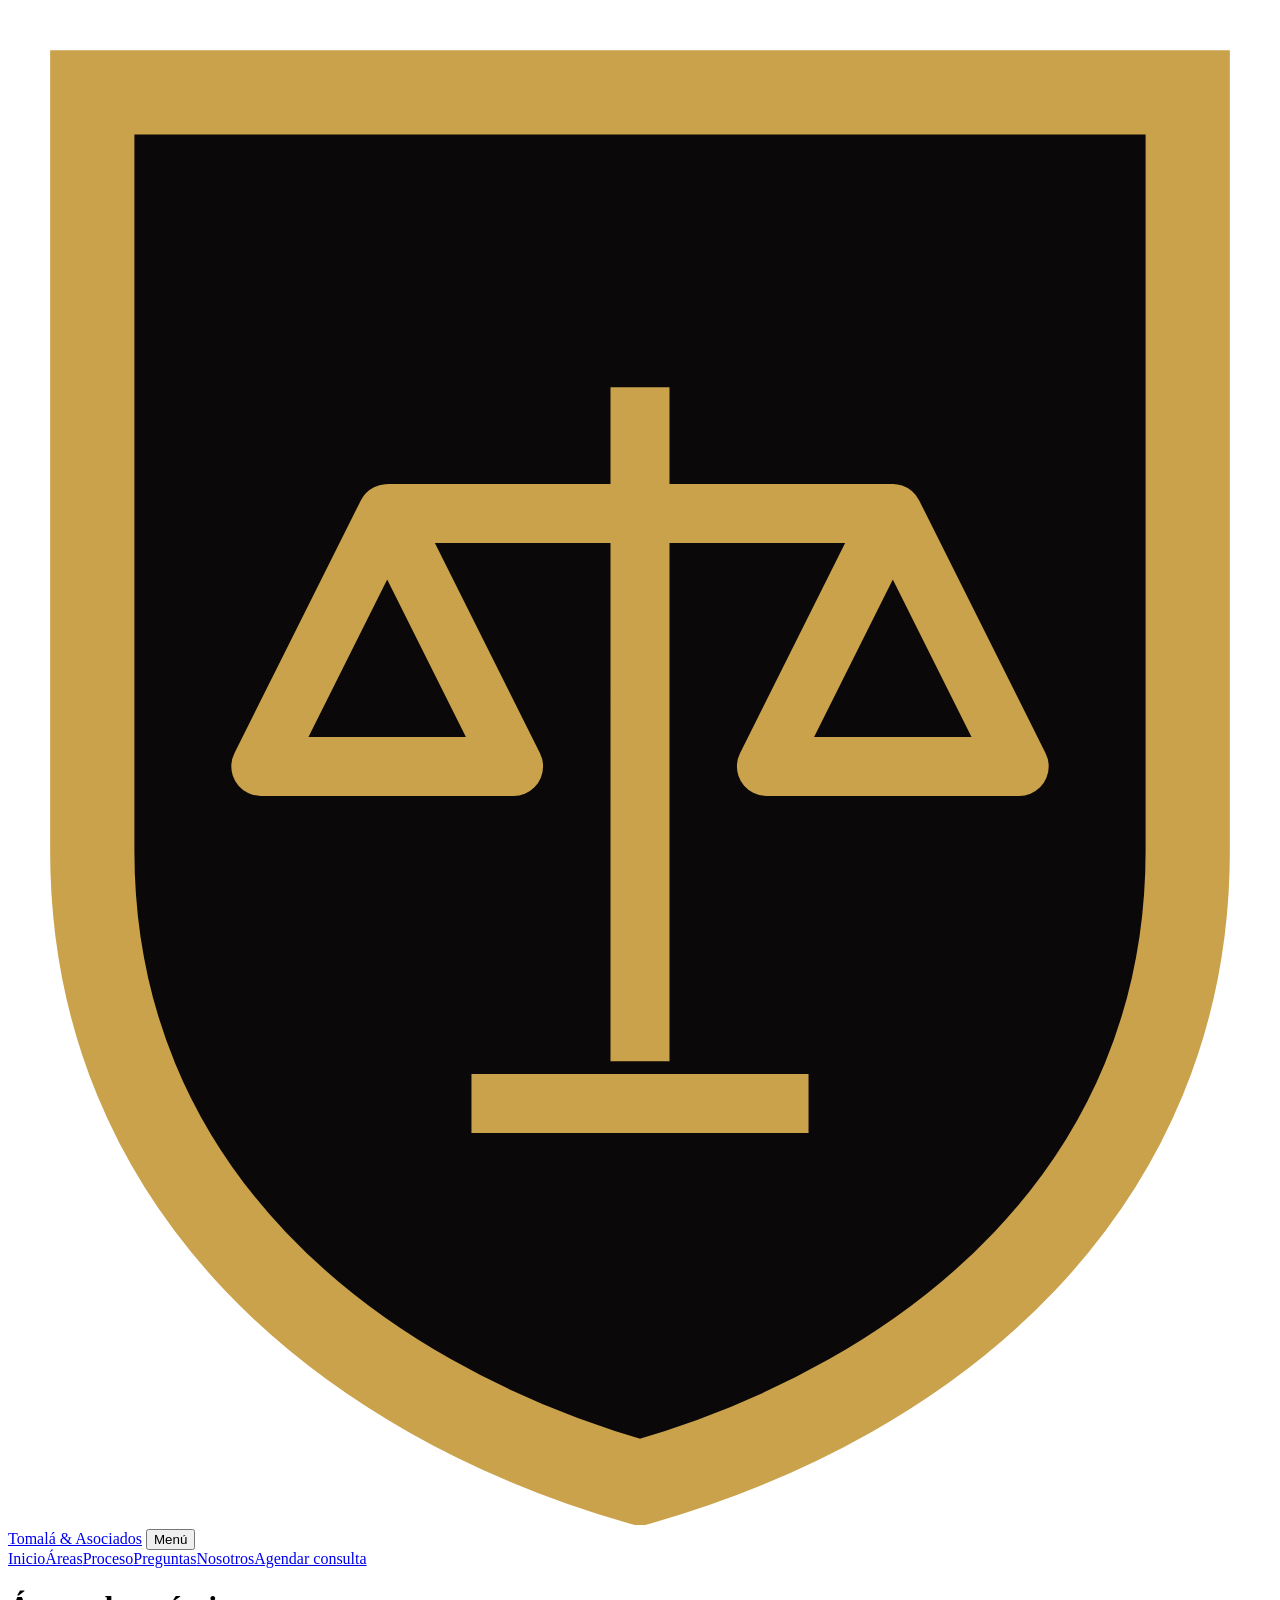
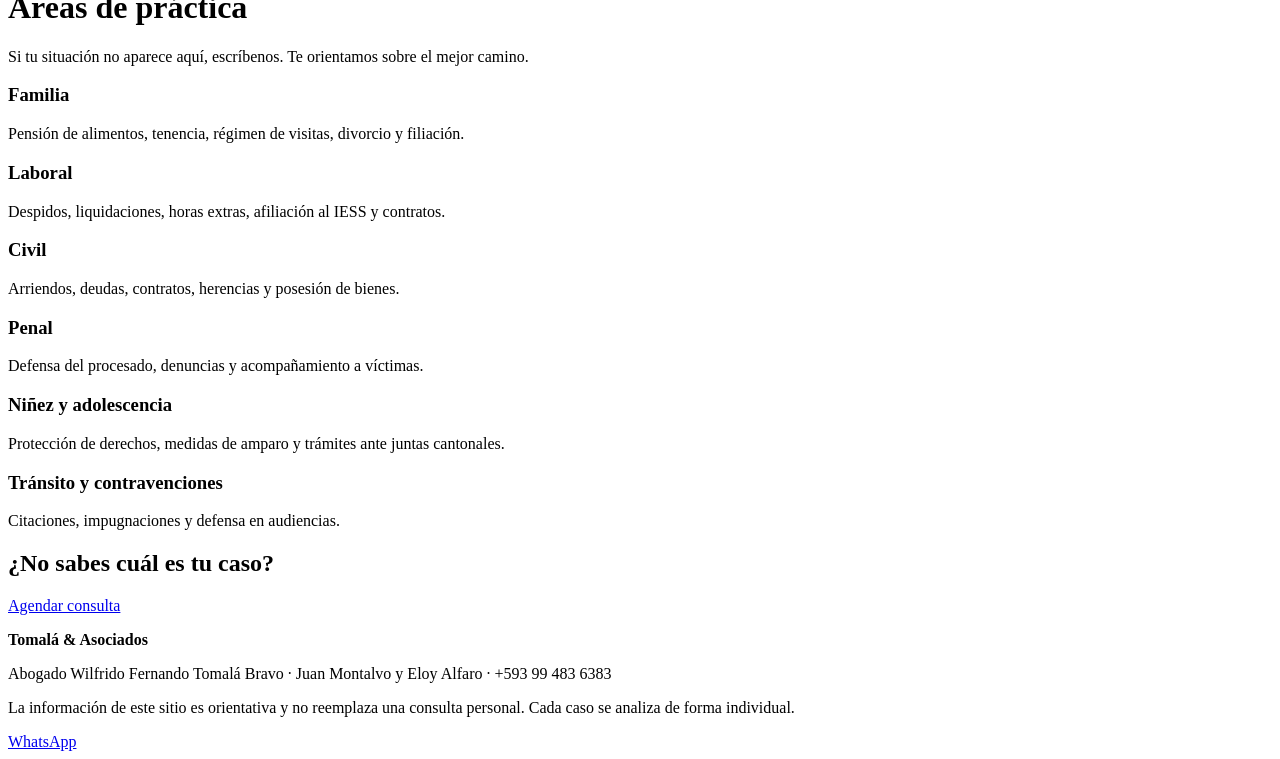
==== areas.html @ 9bd875b5 "Add files via upload" ====
<!DOCTYPE html>
<html lang="es"><head><meta charset="utf-8"><meta name="viewport" content="width=device-width, initial-scale=1, viewport-fit=cover">
<title>Áreas de práctica | Tomalá &amp; Asociados</title>
<meta name="description" content="Tomalá &amp; Asociados, tus defensores de confianza. Abogado Wilfrido Fernando Tomalá Bravo.">
<link rel="preconnect" href="https://fonts.googleapis.com"><link rel="preconnect" href="https://fonts.gstatic.com" crossorigin>
<link href="https://fonts.googleapis.com/css2?family=Cormorant+Garamond:ital,wght@0,500;0,600;0,700;1,500;1,600&family=Manrope:wght@400;500;600;700&display=swap" rel="stylesheet">
<link rel="stylesheet" href="css/styles.css"></head><body>
<header><div class="wrap"><nav>
<a class="brand" href="index.html"><svg viewBox="0 0 30 36" aria-hidden="true"><path d="M2 2h26v18c0 8-6 13-13 15C8 33 2 28 2 20z" fill="#0B0809" stroke="#C9A24B" stroke-width="2"/><path d="M15 9v16M9 12h12M9 12l-3 6h6zM21 12l-3 6h6zM11 26h8" fill="none" stroke="#C9A24B" stroke-width="1.4" stroke-linejoin="round"/></svg>Tomalá &amp; Asociados</a>
<button class="menu" id="menu" aria-expanded="false" aria-controls="links">Menú</button>
<div class="links" id="links"><a href="index.html">Inicio</a><a href="areas.html" aria-current="page">Áreas</a><a href="proceso.html">Proceso</a><a href="preguntas.html">Preguntas</a><a href="nosotros.html">Nosotros</a><a class="btn" href="contacto.html">Agendar consulta</a></div>
</nav></div></header>
<main><div class="pagehead"><div class="wrap"><h1>Áreas de práctica</h1><p>Si tu situación no aparece aquí, escríbenos. Te orientamos sobre el mejor camino.</p></div></div><section><div class="wrap"><div class="rows">
<div class="row"><h3>Familia</h3><p>Pensión de alimentos, tenencia, régimen de visitas, divorcio y filiación.</p></div>
<div class="row"><h3>Laboral</h3><p>Despidos, liquidaciones, horas extras, afiliación al IESS y contratos.</p></div>
<div class="row"><h3>Civil</h3><p>Arriendos, deudas, contratos, herencias y posesión de bienes.</p></div>
<div class="row"><h3>Penal</h3><p>Defensa del procesado, denuncias y acompañamiento a víctimas.</p></div>
<div class="row"><h3>Niñez y adolescencia</h3><p>Protección de derechos, medidas de amparo y trámites ante juntas cantonales.</p></div>
<div class="row"><h3>Tránsito y contravenciones</h3><p>Citaciones, impugnaciones y defensa en audiencias.</p></div>
</div></div></section><section class="band"><div class="wrap"><h2>¿No sabes cuál es tu caso?</h2><a class="btn" href="contacto.html">Agendar consulta</a></div></section></main>
<footer><div class="wrap"><p><strong>Tomalá &amp; Asociados</strong></p>
<p>Abogado Wilfrido Fernando Tomalá Bravo · Juan Montalvo y Eloy Alfaro · +593 99 483 6383</p>
<p>La información de este sitio es orientativa y no reemplaza una consulta personal. Cada caso se analiza de forma individual.</p></div></footer>
<a class="wa" href="https://wa.me/593994836383" rel="noopener">WhatsApp</a>
<script src="js/main.js"></script></body></html>
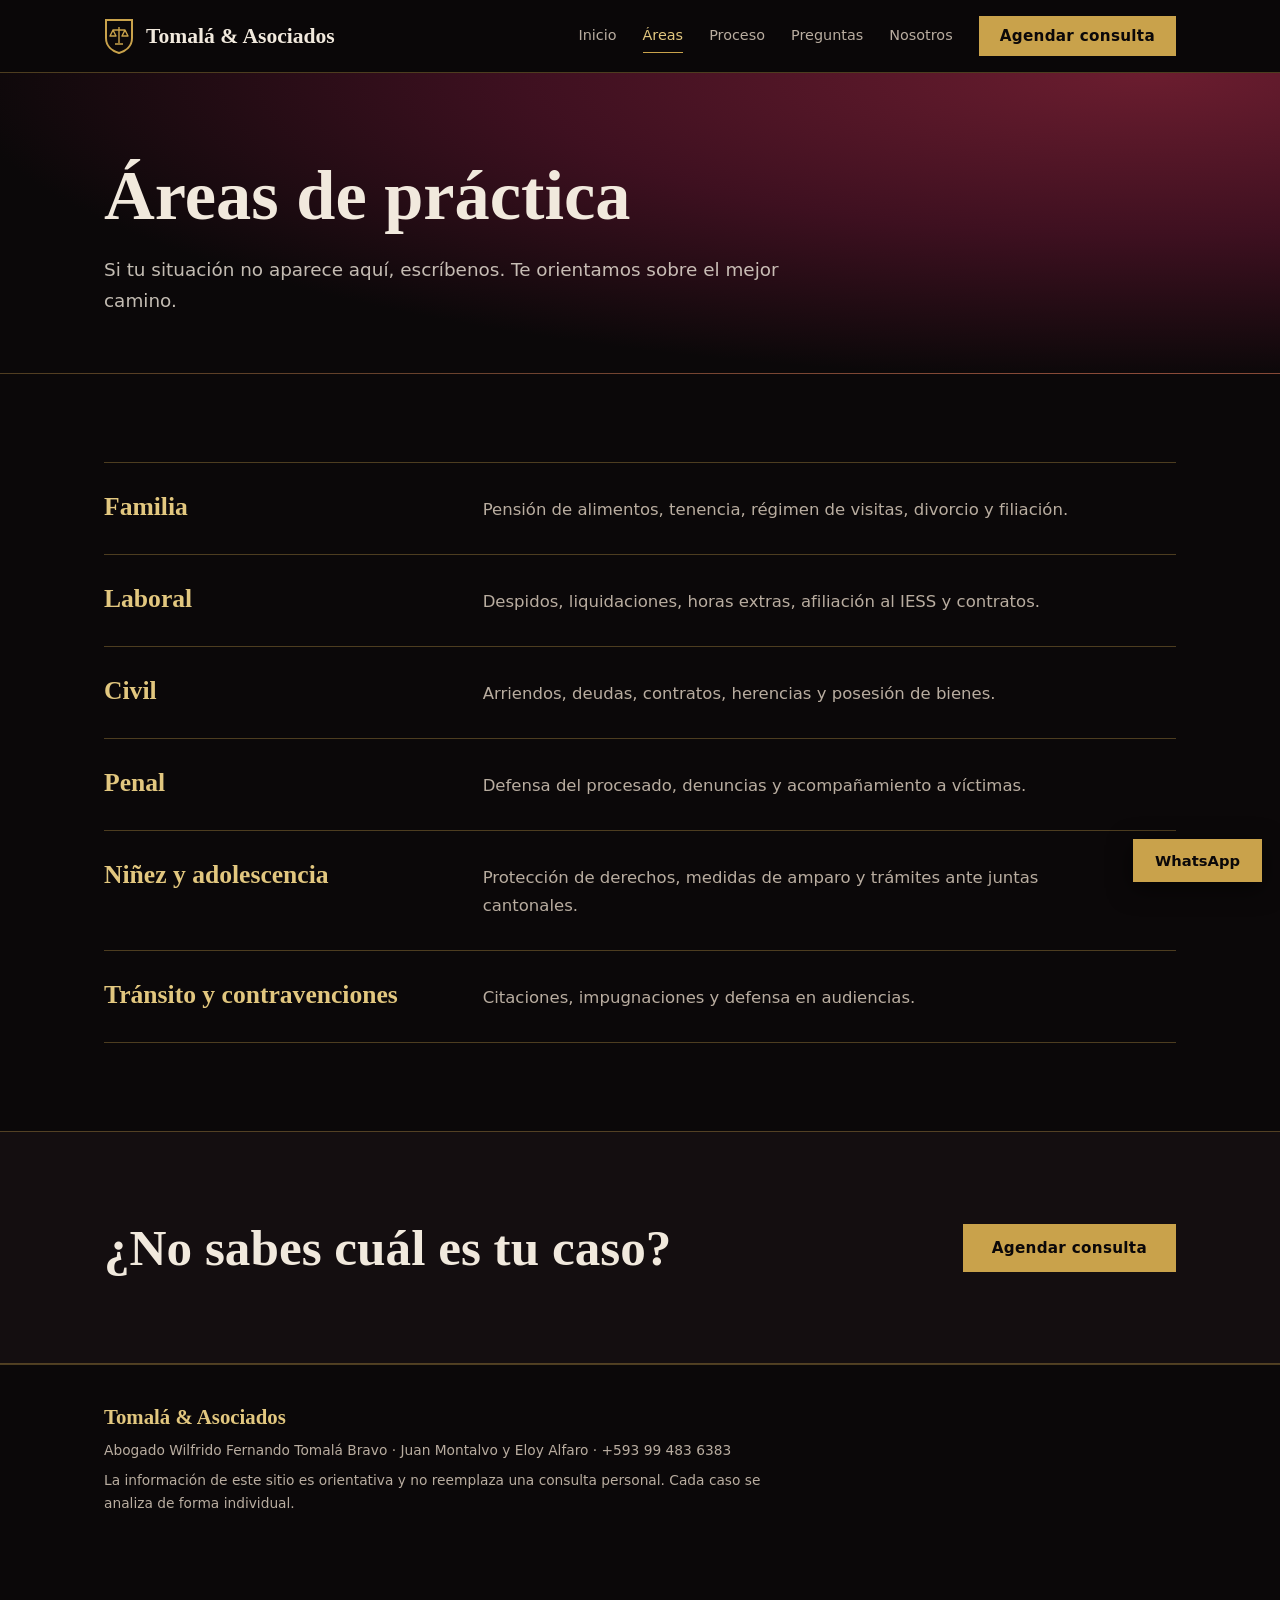
==== commit ba9c908e: "Add files via upload" ====
--- a/areas.html
+++ b/areas.html
@@ -4,7 +4,104 @@
 <meta name="description" content="Tomalá &amp; Asociados, tus defensores de confianza. Abogado Wilfrido Fernando Tomalá Bravo.">
 <link rel="preconnect" href="https://fonts.googleapis.com"><link rel="preconnect" href="https://fonts.gstatic.com" crossorigin>
 <link href="https://fonts.googleapis.com/css2?family=Cormorant+Garamond:ital,wght@0,500;0,600;0,700;1,500;1,600&family=Manrope:wght@400;500;600;700&display=swap" rel="stylesheet">
-<link rel="stylesheet" href="css/styles.css"></head><body>
+<style>:root{--black:#0B0809;--black2:#140E10;--wine:#6B1D2F;--wine-deep:#3E1020;--gold:#C9A24B;--gold-soft:#E2C77F;--gold-dim:#8F7436;--ink:#F1E9DD;--muted:#B9ADA0;--line:rgba(201,162,75,.35);--serif:"Cormorant Garamond",Garamond,"Times New Roman",serif;--sans:"Manrope",system-ui,-apple-system,"Segoe UI",Roboto,sans-serif;color-scheme:dark;box-sizing:border-box}
+*,*::before,*::after{box-sizing:inherit}
+html{scroll-behavior:smooth;background:var(--black)}
+body{margin:0;background:var(--black);color:var(--ink);font:400 16.5px/1.7 var(--sans);padding-top:env(safe-area-inset-top,0px);padding-bottom:env(safe-area-inset-bottom,0px)}
+h1,h2,h3{font-family:var(--serif);font-weight:600;line-height:1.08;margin:0 0 .5em}
+h1{font-size:clamp(2.8rem,7vw,5.4rem);max-width:12ch}
+h2{font-size:clamp(2.1rem,4.4vw,3.2rem)}
+h3{font-size:1.6rem;color:var(--gold-soft)}
+p{margin:0 0 1.1em;max-width:60ch;color:var(--muted)}
+a{color:inherit}
+:focus-visible{outline:2px solid var(--gold);outline-offset:3px}
+.wrap{max-width:1120px;margin:0 auto;padding:0 24px}
+section{padding:88px 0}
+header{position:sticky;top:0;background:rgba(11,8,9,.95);backdrop-filter:blur(8px);border-bottom:1px solid var(--line);z-index:9}
+nav{display:flex;align-items:center;justify-content:space-between;gap:20px;min-height:72px}
+.brand{display:flex;align-items:center;gap:12px;text-decoration:none;font:700 1.35rem var(--serif)}
+.brand svg{width:30px;height:36px;flex:none}
+.links{display:flex;gap:26px;align-items:center;font-size:.9rem;font-weight:500}
+.links a{text-decoration:none;color:var(--muted);padding:4px 0;border-bottom:1px solid transparent}
+.links a:hover{color:var(--gold-soft)}
+.links a[aria-current]{color:var(--gold-soft);border-color:var(--gold)}
+.btn{display:inline-block;background:var(--gold);color:var(--black)!important;padding:14px 28px;font:700 .95rem var(--sans);text-decoration:none;border:1px solid var(--gold);cursor:pointer;letter-spacing:.02em}
+.btn:hover{background:var(--gold-soft);border-color:var(--gold-soft)}
+.btn.line{background:transparent;color:var(--gold-soft)!important}
+.btn.line:hover{background:rgba(201,162,75,.12)}
+.links .btn{padding:10px 20px;border-bottom:1px solid var(--gold)}
+.menu{display:none;background:none;border:1px solid var(--gold);color:var(--gold-soft);padding:8px 14px;font:600 .9rem var(--sans);cursor:pointer}
+.hero{position:relative;overflow:hidden;padding:120px 0 100px;background:radial-gradient(120% 90% at 85% 0%,var(--wine) 0%,var(--wine-deep) 38%,var(--black) 78%)}
+.hero .amp{position:absolute;right:0;top:50%;transform:translateY(-52%);font:italic 600 clamp(20rem,46vw,40rem)/1 var(--serif);color:transparent;-webkit-text-stroke:1.5px var(--gold-dim);opacity:.55;pointer-events:none;user-select:none}
+.hero .wrap{position:relative}
+.name{font:italic 600 1.5rem var(--serif);color:var(--gold-soft);margin:0 0 14px}
+.lead{font-size:1.2rem;max-width:46ch;color:var(--ink);opacity:.85}
+.cta{display:flex;gap:14px;flex-wrap:wrap;margin-top:34px}
+.facts{display:flex;flex-wrap:wrap;margin-top:72px;border-top:1px solid var(--line)}
+.facts div{flex:1 1 200px;padding:20px 24px 0 0}
+.facts strong{display:block;font:600 1.5rem var(--serif);color:var(--gold-soft)}
+.facts span{font-size:.9rem;color:var(--muted)}
+.pagehead{padding:84px 0 56px;background:radial-gradient(110% 120% at 90% 0%,var(--wine) 0%,var(--wine-deep) 45%,var(--black) 85%);border-bottom:1px solid var(--line)}
+.pagehead h1{font-size:clamp(2.6rem,6vw,4.4rem);max-width:none;margin:0 0 .3em}
+.pagehead p{margin:0;color:var(--ink);opacity:.8;font-size:1.15rem}
+.rows{border-top:1px solid var(--line)}
+.row{display:grid;grid-template-columns:minmax(220px,1fr) 2fr;gap:32px;align-items:baseline;padding:30px 0;border-bottom:1px solid var(--line);transition:background .25s,padding .25s}
+.row:hover{background:linear-gradient(90deg,rgba(107,29,47,.6),transparent);padding-left:20px}
+.row h3,.row p{margin:0}
+.steps{list-style:none;counter-reset:s;margin:0;padding:0;display:grid;grid-template-columns:repeat(4,1fr)}
+.steps li{counter-increment:s;padding-right:28px;position:relative}
+.steps li::before{content:counter(s);display:grid;place-items:center;width:44px;height:44px;border-radius:50%;background:var(--black);border:1px solid var(--gold);color:var(--gold);font:600 1.3rem var(--serif);position:relative;z-index:1}
+.steps li::after{content:"";position:absolute;top:22px;left:44px;right:0;height:1px;background:var(--gold-dim)}
+.steps li:last-child::after{display:none}
+.steps strong{display:block;margin:20px 0 6px;font:600 1.45rem var(--serif)}
+.steps span{display:block;font-size:.95rem;color:var(--muted);max-width:26ch}
+.alt{background:var(--wine-deep);border-block:1px solid var(--line)}
+.bring{border:1px solid var(--gold);padding:36px;background:linear-gradient(160deg,var(--black2),var(--black));max-width:640px}
+.bring ul{margin:0;padding:0;list-style:none}
+.bring li{padding:12px 0 12px 26px;border-bottom:1px solid var(--line);position:relative}
+.bring li:last-child{border:0}
+.bring li::before{content:"";position:absolute;left:2px;top:22px;width:9px;height:9px;background:var(--gold);transform:rotate(45deg)}
+details{border-bottom:1px solid var(--line);padding:20px 0}
+details:first-of-type{border-top:1px solid var(--line)}
+summary{cursor:pointer;font:600 1.5rem var(--serif);list-style:none;display:flex;justify-content:space-between;gap:16px}
+summary::-webkit-details-marker{display:none}
+summary::after{content:"+";color:var(--gold);font-size:1.6rem;line-height:1}
+details[open] summary::after{content:"−"}
+details p{margin:12px 0 0}
+.faq{max-width:800px}
+blockquote{margin:0 0 40px;font:italic 500 clamp(1.8rem,3.8vw,2.8rem)/1.25 var(--serif);color:var(--gold-soft);max-width:28ch;padding-left:28px;border-left:2px solid var(--gold)}
+.contact{display:grid;grid-template-columns:1fr 1.2fr;gap:72px}
+.info dt{font:600 1.2rem var(--serif);color:var(--gold-soft)}
+.info dd{margin:0 0 18px;color:var(--muted)}
+.info dd a{text-decoration:none;border-bottom:1px solid var(--gold-dim)}
+form{display:grid;gap:16px;padding:36px;border:1px solid var(--gold);background:linear-gradient(160deg,var(--wine-deep),var(--black))}
+label{display:grid;gap:6px;font-weight:600;font-size:.9rem;color:var(--gold-soft)}
+input,select,textarea{font:inherit;font-weight:400;color:var(--ink);background:rgba(0,0,0,.45);border:1px solid var(--gold-dim);padding:12px 14px;width:100%;border-radius:0}
+input:focus,select:focus,textarea:focus{outline:none;border-color:var(--gold-soft)}
+textarea{min-height:120px;resize:vertical}
+.note{font-size:.82rem;margin:0}
+.band{background:var(--black2);border-block:1px solid var(--line);text-align:left}
+.band .wrap{display:flex;justify-content:space-between;align-items:center;gap:24px;flex-wrap:wrap}
+.band h2{margin:0}
+footer{padding:40px 0 96px;border-top:1px solid var(--line);font-size:.86rem;color:var(--muted)}
+footer p{max-width:80ch;margin-bottom:.5em}
+footer strong{font:600 1.3rem var(--serif);color:var(--gold-soft)}
+.wa{position:fixed;right:18px;bottom:calc(18px + env(safe-area-inset-bottom,0px));z-index:9;background:var(--gold);color:var(--black);padding:13px 22px;font:700 .92rem var(--sans);text-decoration:none;box-shadow:0 6px 24px rgba(0,0,0,.6)}
+.wa:hover{background:var(--gold-soft)}
+@media (max-width:900px){
+ section{padding:64px 0}
+ .menu{display:block}
+ .links{display:none;position:absolute;left:0;right:0;top:72px;flex-direction:column;align-items:stretch;gap:0;background:var(--black);border-bottom:1px solid var(--line);padding:8px 24px 20px}
+ .links.open{display:flex}
+ .links a{padding:14px 0;border-bottom:1px solid var(--line)}
+ .contact{grid-template-columns:1fr;gap:36px}
+ .row{grid-template-columns:1fr;gap:8px}
+ .steps{grid-template-columns:1fr;gap:32px}
+ .steps li::after{display:none}
+ .hero{padding:80px 0}.hero .amp{opacity:.25}
+}
+@media (prefers-reduced-motion:reduce){html{scroll-behavior:auto}.row{transition:none}}
+</style></head><body>
 <header><div class="wrap"><nav>
 <a class="brand" href="index.html"><svg viewBox="0 0 30 36" aria-hidden="true"><path d="M2 2h26v18c0 8-6 13-13 15C8 33 2 28 2 20z" fill="#0B0809" stroke="#C9A24B" stroke-width="2"/><path d="M15 9v16M9 12h12M9 12l-3 6h6zM21 12l-3 6h6zM11 26h8" fill="none" stroke="#C9A24B" stroke-width="1.4" stroke-linejoin="round"/></svg>Tomalá &amp; Asociados</a>
 <button class="menu" id="menu" aria-expanded="false" aria-controls="links">Menú</button>
@@ -22,4 +119,6 @@
 <p>Abogado Wilfrido Fernando Tomalá Bravo · Juan Montalvo y Eloy Alfaro · +593 99 483 6383</p>
 <p>La información de este sitio es orientativa y no reemplaza una consulta personal. Cada caso se analiza de forma individual.</p></div></footer>
 <a class="wa" href="https://wa.me/593994836383" rel="noopener">WhatsApp</a>
-<script src="js/main.js"></script></body></html>+<script>var m=document.getElementById('menu');if(m){m.addEventListener('click',function(){var l=document.getElementById('links');var o=l.classList.toggle('open');m.setAttribute('aria-expanded',o)})}
+var f=document.getElementById('f');if(f){f.addEventListener('submit',function(e){e.preventDefault();var d=new FormData(f);var b='Nombre: '+d.get('nombre')+'\nTeléfono: '+d.get('tel')+'\nTipo de caso: '+d.get('area')+'\n\n'+d.get('msg');location.href='mailto:fernandotomala5@hotmail.com?subject='+encodeURIComponent('Solicitud de consulta')+'&body='+encodeURIComponent(b)})}
+</script></body></html>
